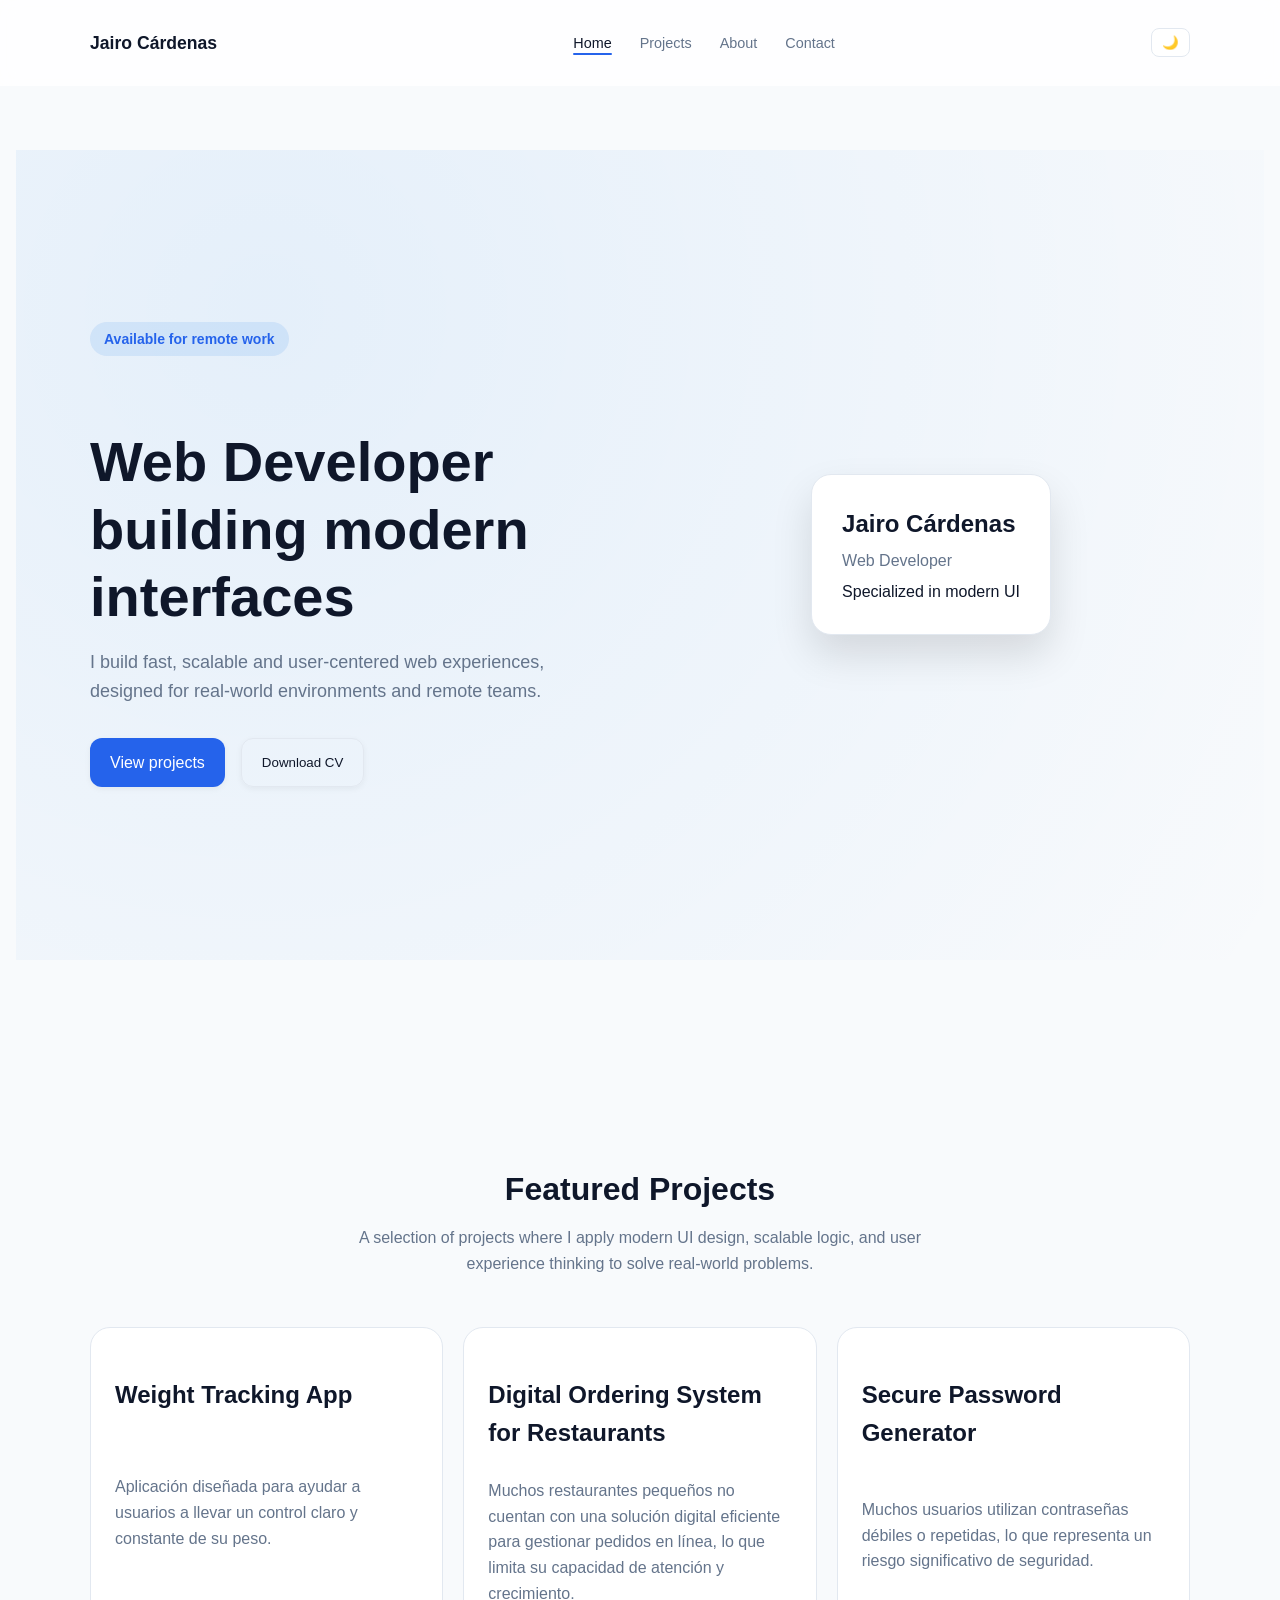
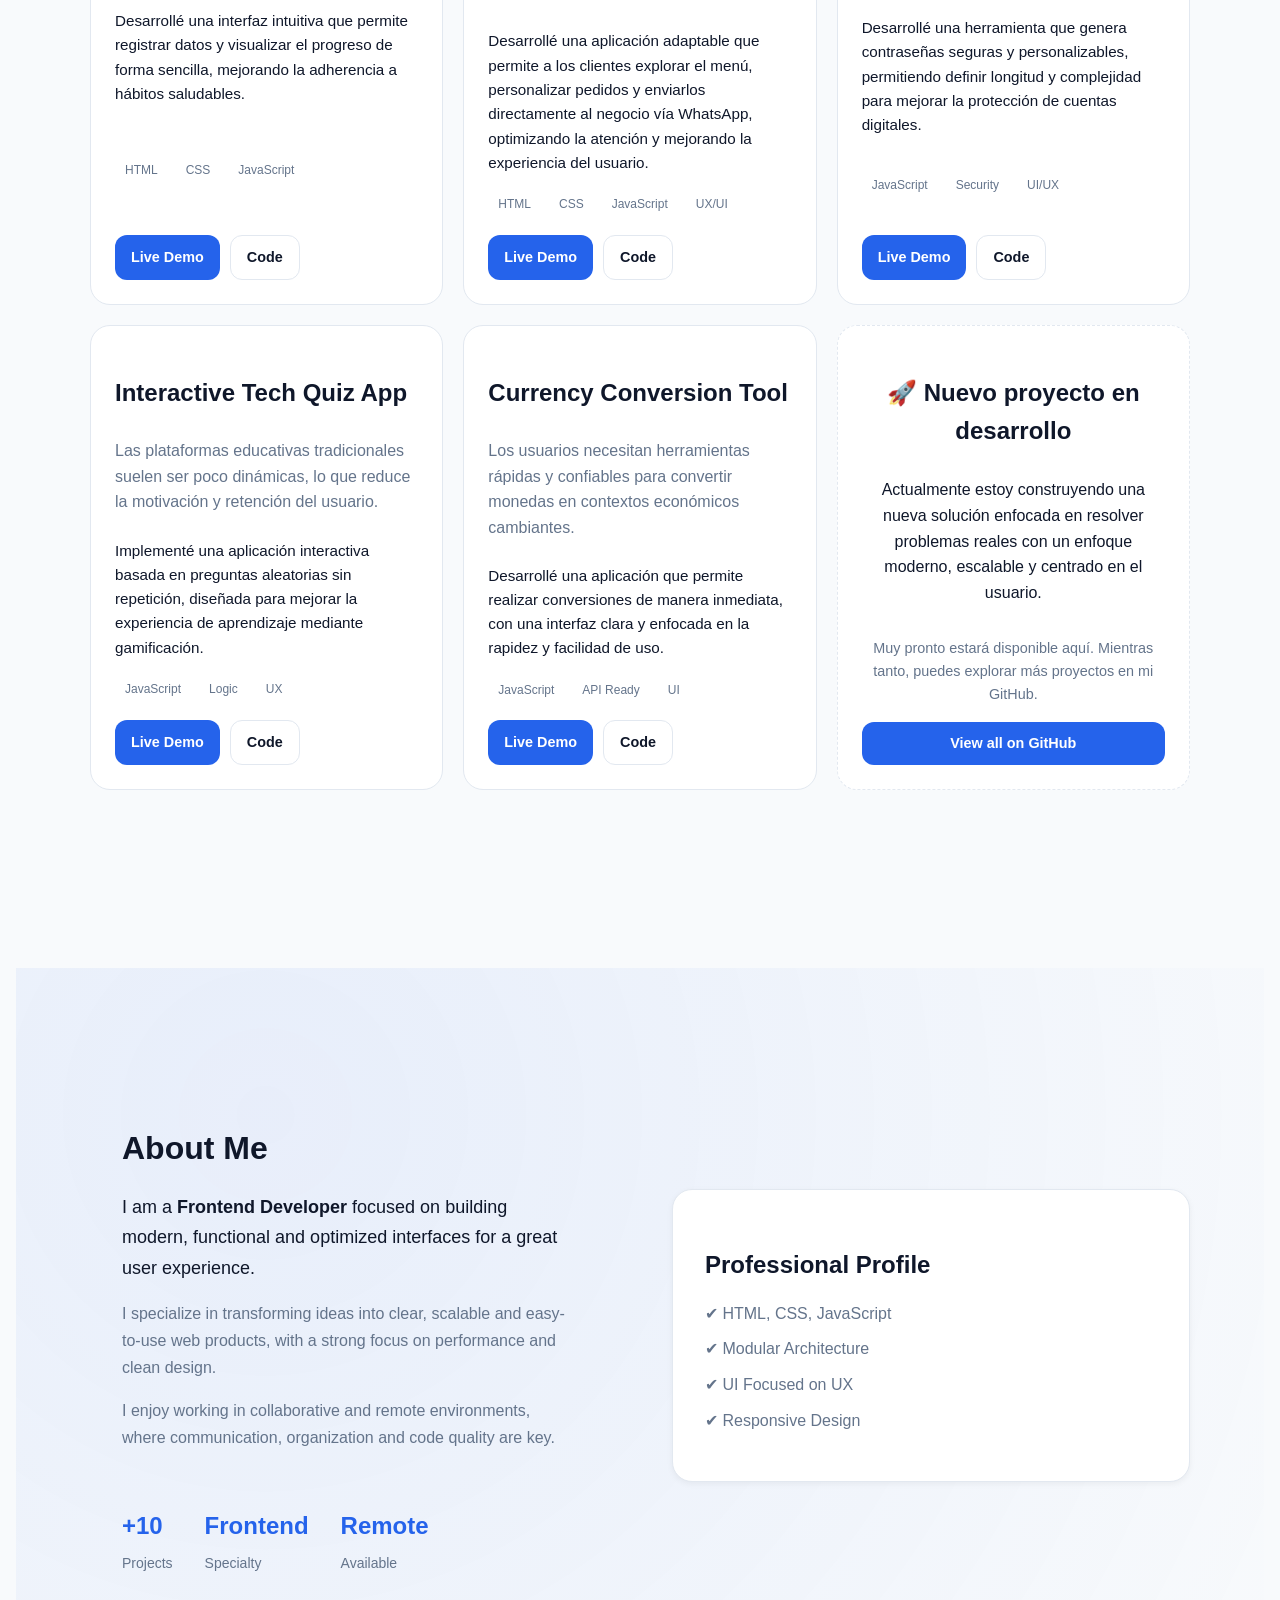
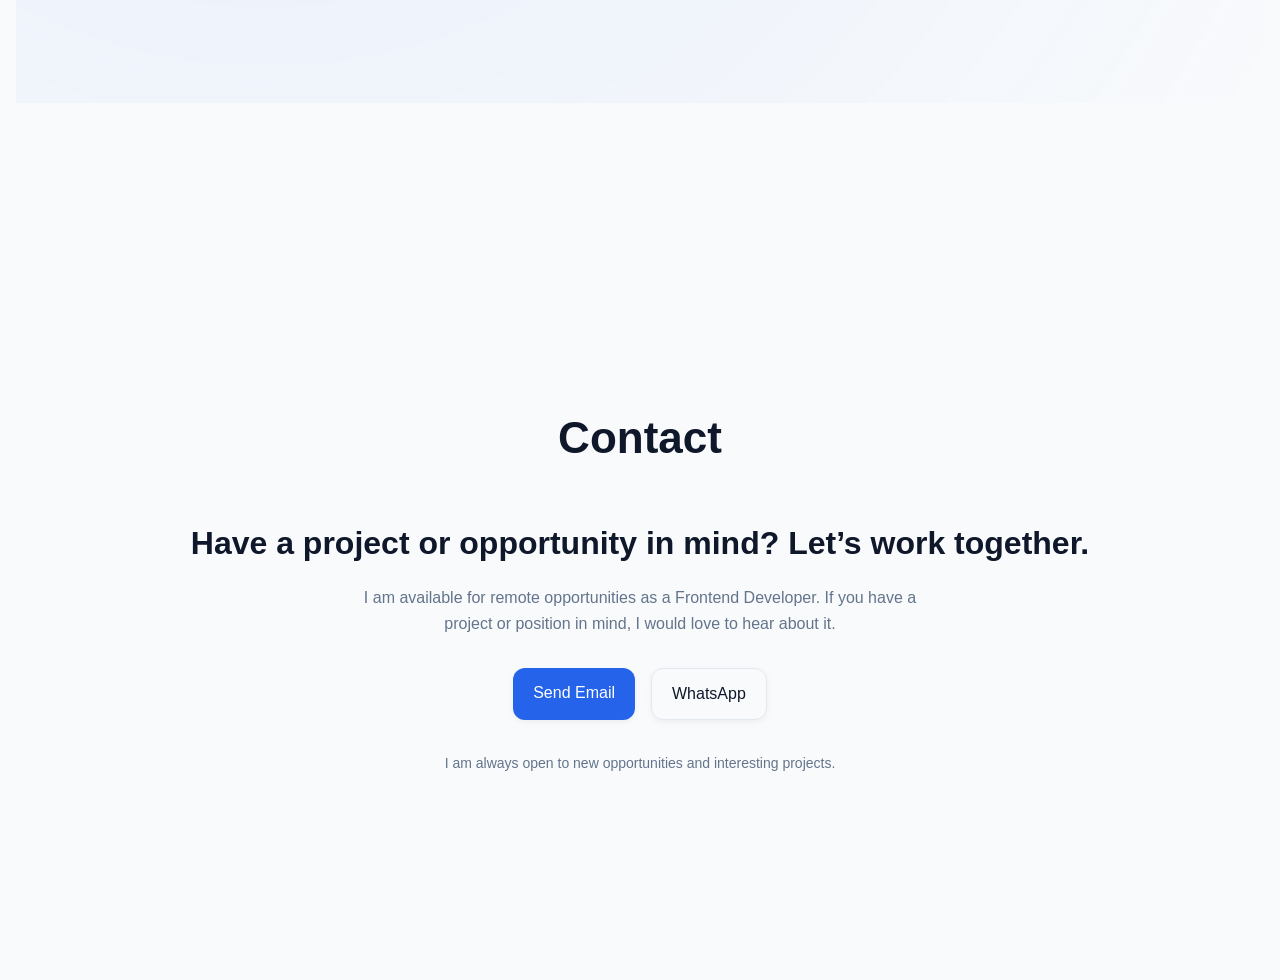
==== index.html @ 6ea7a4da "Initial portfolio release - optimized for remote job applications" ====
<!DOCTYPE html>
<html lang="es">
<head>
    <meta charset="UTF-8">
    <meta name="viewport" content="width=device-width, initial-scale=1.0">
    <title>Jairo Cárdenas | Full-Stack Developer</title>

    <link rel="stylesheet" href="assets/css/variables.css">
    <link rel="stylesheet" href="assets/css/main.css">
    
    <link rel="stylesheet" href="components/loader/loader.css">
    <link rel="stylesheet" href="components/navbar/navbar.css">
    <link rel="stylesheet" href="components/hero/hero.css">
    <link rel="stylesheet" href="components/projects/projects.css">
    <link rel="stylesheet" href="components/about/about.css">
    <link rel="stylesheet" href="components/contact/contact.css">
</head>

<body>
    <div id="loader"></div>

    <header id="navbar"></header>

    <main>
        <section id="hero"></section>
        <section id="projects"></section>
        <section id="about"></section>
        <section id="contact"></section>
    </main>

    <footer id="footer"></footer>

    <script src="assets/js/main.js" defer></script>
    <script src="assets/js/loader.js" defer></script>
    <script src="assets/js/animations.js" defer></script> 
    
    <script src="components/navbar/navbar.js" defer></script>
    <script src="components/hero/hero.js" defer></script>
    <!-- <script src="components/projects/projects.js" defer></script> -->
    <!-- <script src="components/about/about.js" defer></script> -->
    <script src="components/contact/contact.js" defer></script>
</body>
</html>
---- assets/css/variables.css ----
:root {
  /* 🎯 Colores */
  --primary: #2563eb;
  --primary-dark: #1d4ed8;

  --background: #f8fafc;
  --surface: #ffffff;

  --text: #0f172a;
  --text-muted: #64748b;

  --border: #e2e8f0;

  /* 🌈 Gradiente sutil */
  --accent-gradient: linear-gradient(135deg, #2563eb 0%, #60a5fa 100%);

  /* 🔤 Tipografía */
  --font-heading: 'Inter', sans-serif;
  --font-body: 'Inter', sans-serif;

  /* 📏 Escala tipográfica */
  --text-xs: 0.75rem;
  --text-sm: 0.875rem;
  --text-base: 1rem;
  --text-lg: 1.125rem;
  --text-xl: 1.5rem;
  --text-2xl: 2rem;
  --text-3xl: 2.75rem;

  /* 🧱 Espaciado */
  --space-sm: 8px;
  --space-md: 16px;
  --space-lg: 32px;
  --space-xl: 64px;
  --space-1xl: 128px;

  /* 🟦 Bordes */
  --radius-sm: 8px;
  --radius-md: 12px;
  --radius-lg: 20px;

  /* 🌑 Sombras */
  --shadow-sm: 0 2px 6px rgba(0,0,0,0.05);
  --shadow-md: 0 8px 20px rgba(0,0,0,0.08);
  --shadow-lg: 0 20px 40px rgba(0,0,0,0.12);
}

/* 🌞 LIGHT (default) */
:root {
  --background: #f8fafc;
  --surface: #ffffff;
  --text: #0f172a;
  --text-muted: #64748b;
  --border: #e2e8f0;
}

/* 🌙 DARK MODE */
[data-theme="dark"] {
  --background: #0f172a;
  --surface: #111827;
  --text: #f1f5f9;
  --text-muted: #94a3b8;
  --border: #1f2937;
}
---- assets/css/main.css ----
body {
  margin: 0;
  font-family: var(--font-body);
  background: var(--background);
  color: var(--text);
  line-height: 1.6;
  transition: background 0.3s ease, color 0.3s ease;
}

html {
  scroll-behavior: smooth;
}

/* 🔤 Jerarquía real */
h1 {
  font-size: var(--text-3xl);
  font-weight: 700;
}

h2 {
  font-size: var(--text-2xl);
  font-weight: 600;
}

h3 {
  font-size: var(--text-xl);
}

/* 📦 Layout consistente */
section {
  padding: var(--space-xl) var(--space-md);
}

.container {
  max-width: 1100px;
  margin: 0 auto;
}

/* 🔘 Botones base */
.button {
  display: inline-block;
  padding: 12px 20px;
  border-radius: var(--radius-md);
  background: var(--primary);
  color: white;
  text-decoration: none;
  font-weight: 500;
  box-shadow: var(--shadow-sm);
  transition: all 0.25s ease;
}

.button:hover {
  transform: translateY(-2px);
  box-shadow: var(--shadow-md);
}

/* Variante secundaria */
.button-outline {
  background: transparent;
  border: 1px solid var(--border);
  color: var(--text);
}
---- components/loader/loader.css ----
#loader {
  position: fixed;
  width: 100%;
  height: 100%;
  background: var(--background);
  display: flex;
  justify-content: center;
  align-items: center;
  z-index: 9999;
}

.spinner {
  border: 6px solid #f3f3f3;
  border-top: 6px solid var(--accent);
  border-radius: 50%;
  width: 60px;
  height: 60px;
  animation: spin 1s linear infinite;
}

@keyframes spin {
  0% { transform: rotate(0deg);}
  100% { transform: rotate(360deg);}
}
---- components/navbar/navbar.css ----
/* NAVBAR BASE */
.navbar {
  position: sticky;
  top: 0;
  background: rgba(255, 255, 255, 0.8);
  backdrop-filter: blur(10px);
  z-index: 1000;
  transition: background 0.3s ease;
}

/* DARK MODE */
[data-theme="dark"] .navbar {
  background: rgba(15, 23, 42, 0.8);
}

/* CONTAINER */
.nav-container {
  display: flex;
  align-items: center;
  justify-content: space-between;
  padding: 14px 20px;
}

/* LOGO */
.logo-name {
  font-size: 1.1rem;
  font-weight: 600;
  color: var(--text);
}

/* LINKS DESKTOP */
.nav-links {
  display: flex;
  list-style: none;
  gap: 28px;
}

.nav-links a {
  text-decoration: none;
  color: var(--text-muted);
  font-size: 0.9rem;
  font-weight: 500;
}

.nav-links a:hover {
  color: var(--text);
}

/* ACTIONS */
.nav-actions {
  display: flex;
  align-items: center;
  gap: 10px;
}

/* THEME BUTTON */
.theme-toggle {
  border: 1px solid var(--border);
  background: var(--surface);
  color: var(--text);
  padding: 6px 10px;
  border-radius: var(--radius-sm);
  cursor: pointer;
}

/* MENU TOGGLE */
.menu-toggle {
  display: none;
  font-size: 22px;
  cursor: pointer;
  padding: 6px 10px;
  border-radius: var(--radius-sm);
}

.menu-toggle:hover {
  background: var(--secondary-bg);
}

/* 📱 MOBILE */
@media (max-width: 768px) {

  .menu-toggle {
    display: block;
  }

  /* 🔥 OCULTAR NAV LINKS */
  .nav-links {
    position: absolute;
    top: 70px;
    right: 20px;

    display: none;
    flex-direction: column;

    width: 220px;
    padding: 10px 0;

    background: var(--surface);
    border: 1px solid var(--border);
    border-radius: var(--radius-md);
    box-shadow: var(--shadow-md);
  }

  .nav-links.active {
    display: flex;
  }

  .nav-links li {
    padding: 10px 20px;
  }

  .nav-links a {
    color: var(--text);
  }

}

.nav-overlay {
  position: fixed;
  inset: 0;
  background: rgba(0,0,0,0.3);
  backdrop-filter: blur(4px);
  opacity: 0;
  pointer-events: none;
  transition: opacity 0.3s ease;
  z-index: 900;
}

.nav-overlay.active {
  opacity: 1;
  pointer-events: all;
}

@media (max-width: 768px) {

  .nav-links {
    position: fixed;
    top: 0;
    right: 0;

    /* height: 100vh; */
    width: 130px;

    background: var(--surface);
    border-left: 1px solid var(--border);
    box-shadow: var(--shadow-lg);

    display: flex;
    flex-direction: column;
    padding-top: 80px;

    transform: translateX(100%);
    transition: transform 0.3s ease;

    z-index: 1000;
  }

  .nav-links.active {
    transform: translateX(0);
  }

  .nav-links li {
    padding: 15px 25px;
  }

}

/* =========================
   🔥 ACTIVE LINK (SCROLL SPY)
========================= */
.nav-link.active {
  color: var(--text);
  position: relative;
}

.nav-link.active::after {
  content: "";
  position: absolute;
  left: 0;
  bottom: -4px;

  width: 100%;
  height: 2px;

  background: var(--primary);
  border-radius: 2px;
}
---- components/hero/hero.css ----
/* =========================
   🟦 BADGE
========================= */
.badge {
  display: inline-block;
  padding: 6px 14px;
  background: rgba(0, 113, 227, 0.1);
  color: var(--primary);
  border-radius: 999px;
  font-size: var(--text-sm);
  font-weight: 600;
  margin-bottom: var(--space-md);
}

/* =========================
   🟦 HERO SECTION
========================= */
.hero {
  min-height: 90vh;
  display: flex;
  align-items: center;

  background:
    radial-gradient(circle at 20% 20%, rgba(0, 113, 227, 0.08), transparent),
    var(--background);

  padding: var(--space-xxl) var(--space-lg);
}

.hero-grid {
  display: grid;
  grid-template-columns: 1fr 1fr;
  gap: var(--space-xl);
  align-items: center;
}

/* =========================
   🟦 HERO CONTENT
========================= */
.hero-content h1 {
  font-size: clamp(2.5rem, 5vw, 3.5rem);
  font-weight: 700;
  line-height: 1.2;
  margin-bottom: var(--space-md);
  color: var(--text);
}

.hero-content p {
  font-size: var(--text-lg);
  color: var(--text-muted);
  max-width: 500px;
  margin-bottom: var(--space-lg);
}

/* =========================
   🟦 BUTTONS
========================= */
.buttons {
  display: flex;
  gap: var(--space-md);
  flex-wrap: wrap;
}

/* =========================
   🟦 HERO VISUAL
========================= */
.hero-visual {
  display: flex;
  justify-content: center;
}

/* =========================
   🟦 HERO CARD (PRO)
========================= */
.hero-card {
  background: var(--surface);
  padding: 30px;
  border-radius: var(--radius-lg);

  border: 1px solid var(--border);
  box-shadow: var(--shadow-lg);

  text-align: left;
  max-width: 300px;

  transition: transform 0.3s ease, box-shadow 0.3s ease;
}

.hero-card:hover {
  transform: translateY(-5px);
  box-shadow: var(--shadow-xl);
}

.hero-card h3 {
  margin: 0;
  font-size: var(--text-xl);
  color: var(--text);
}

.hero-card p {
  color: var(--text-muted);
  margin: 5px 0;
}

/* =========================
   📱 RESPONSIVE
========================= */
@media (max-width: 768px) {
  .hero-grid {
    grid-template-columns: 1fr;
    text-align: center;
  }

  .hero-content p {
    margin: 0 auto var(--space-lg);
  }

  .hero-visual {
    margin-top: var(--space-lg);
  }

  .buttons {
    justify-content: center;
  }
}

/* =========================
   🟪 MODAL BASE
========================= */
.cv-modal {
  position: fixed;
  inset: 0;
  z-index: 1000;
  display: none;
  align-items: center;
  justify-content: center;
}

.cv-modal.active {
  display: flex;
}

/* =========================
   🌫️ OVERLAY
========================= */
.modal-overlay {
  position: fixed;
  inset: 0;
  background: rgba(0, 0, 0, 0.4);
  backdrop-filter: blur(6px);
  z-index: 999;
  display: none;
}

.modal-overlay.active {
  display: block;
}

/* =========================
   📦 MODAL CONTENT
========================= */
.cv-modal-content {
  background: var(--surface);
  color: var(--text);

  width: 100%;
  max-width: 380px;
  border-radius: 24px;
  padding: 30px;

  position: relative;
  z-index: 1001;

  border: 1px solid var(--border);
  box-shadow: var(--shadow-lg);

  transform: translateY(20px);
  transition: transform 0.3s ease;
}

.cv-modal.active .cv-modal-content {
  transform: translateY(0);
}

/* =========================
   🧾 MODAL HEADER
========================= */
.cv-modal-header {
  display: flex;
  justify-content: space-between;
  align-items: center;
  margin-bottom: 20px;
}

.cv-modal-header h3 {
  color: var(--text);
}

/* =========================
   ❌ CLOSE BUTTON
========================= */
.cv-modal-close {
  background: none;
  border: none;
  font-size: 24px;
  cursor: pointer;
  color: var(--text-muted);
  transition: color 0.2s ease;
}

.cv-modal-close:hover {
  color: var(--text);
}

/* =========================
   🧾 MODAL BODY
========================= */
.cv-modal-body p {
  color: var(--text-muted);
}

/* =========================
   🔘 CV BUTTONS
========================= */
.cv-buttons {
  display: flex;
  flex-direction: column;
  gap: 12px;
}

.cv-btn {
  display: flex;
  align-items: center;
  gap: 12px;

  padding: 15px;
  border-radius: 14px;

  background: var(--background);
  color: var(--text);

  text-decoration: none;
  font-weight: 600;

  border: 1px solid var(--border);

  transition: all 0.2s ease;
}

.cv-btn:hover {
  background: var(--secondary-bg);
  transform: scale(1.02);
}
---- components/projects/projects.css ----
/* =========================
   🟦 SECTION
========================= */
.projects {
  padding: 50px 20px;
}

/* =========================
   🟦 INTRO
========================= */
.projects-intro {
  text-align: center;
  margin-bottom: 50px;
}

.projects-intro h2 {
  font-size: 2rem;
  margin-bottom: 10px;
  color: var(--text);
}

.projects-intro p {
  color: var(--text-muted);
  max-width: 600px;
  margin: auto;
}

/* =========================
   🟦 GRID
========================= */
.projects-grid {
  display: grid;
  grid-template-columns: repeat(auto-fit, minmax(280px, 1fr));
  gap: 20px;
}

/* =========================
   🟦 CARD
========================= */
.project-card {
  background: var(--surface);
  border: 1px solid var(--border);
  border-radius: var(--radius-lg);
  padding: 24px;

  display: flex;
  flex-direction: column;
  justify-content: space-between;

  transition: all 0.3s ease;
}

.project-card:hover {
  transform: translateY(-6px);
  box-shadow: var(--shadow-lg);
}

/* =========================
   🟦 TEXT
========================= */
.project-card h3 {
  margin-bottom: 10px;
  color: var(--text);
}

.project-problem {
  color: var(--text-muted);
  margin-bottom: 8px;
}

.project-solution {
  color: var(--text);
  font-size: 0.95rem;
  margin-bottom: 15px;
}

/* =========================
   🟦 TECH TAGS
========================= */
.project-tech {
  display: flex;
  flex-wrap: wrap;
  gap: 8px;
  margin-bottom: 15px;
}

.project-tech span {
  background: var(--secondary-bg);
  padding: 5px 10px;
  border-radius: 8px;
  font-size: 0.75rem;
  color: var(--text-muted);
}

/* =========================
   🟦 LINKS
========================= */
.project-links {
  display: flex;
  gap: 10px;
}

.project-links a {
  gap: 6px;
}

/* =========================
   🚧 COMING SOON
========================= */
.coming-soon {
  border: 1px dashed var(--border);
  text-align: center;
}

.coming-soon h3 {
  margin-bottom: 10px;
}

.coming-note {
  font-size: 0.9rem;
  color: var(--text-muted);
  margin-bottom: 15px;
}

/* =========================
   🔵 PRIMARY BUTTON (DEMO)
========================= */
.btn-primary {
  display: inline-flex;
  align-items: center;
  justify-content: center;

  padding: 10px 16px;
  border-radius: var(--radius-md);

  background: var(--primary);
  color: #fff;

  font-size: 0.9rem;
  font-weight: 600;
  text-decoration: none;

  border: none;
  cursor: pointer;

  transition: all 0.25s ease;
}

.btn-primary:hover {
  background: var(--primary-dark);
  transform: translateY(-2px);
  box-shadow: var(--shadow-md);
}

/* =========================
   ⚪ SECONDARY BUTTON (CODE)
========================= */
.btn-secondary {
  display: inline-flex;
  align-items: center;
  justify-content: center;

  padding: 10px 16px;
  border-radius: var(--radius-md);

  background: transparent;
  color: var(--text);

  font-size: 0.9rem;
  font-weight: 600;
  text-decoration: none;

  border: 1px solid var(--border);
  cursor: pointer;

  transition: all 0.25s ease;
}

.btn-secondary:hover {
  background: var(--secondary-bg);
  transform: translateY(-2px);
  box-shadow: var(--shadow-sm);
}


/* =========================
   📱 RESPONSIVE
========================= */
@media (max-width: 768px) {
  .projects {
    padding: 80px 20px;
  }

  .project-links{
    justify-content: center;
  }

  .project-links a{
    width: 100%;
  }
}
---- components/about/about.css ----
.about {
  padding: var(--space-xl) 0;
  /* background: var(--background); */
  background:
    radial-gradient(circle at 20% 20%, rgba(37, 99, 235, 0.08), transparent),
    var(--background);
}

.about-grid {
  display: grid;
  grid-template-columns: 1fr 1fr;
  gap: var(--space-xl);
  align-items: center;
  padding: var(--space-lg) 0;
}

/* 🧠 TEXTO */
.about-content{
  padding: var(--space-lg);
}

.about-content h2 {
  font-size: var(--text-2xl);
  margin-bottom: var(--space-md);
}

.about-content .lead {
  font-size: var(--text-lg);
  color: var(--text);
  font-weight: 500;
  margin-bottom: var(--space-md);
} 

.about-content p {
  color: var(--text-muted);
  margin-bottom: var(--space-md);
  line-height: 1.7;
}

/* 📊 STATS */
.about-stats {
  display: flex;
  gap: var(--space-lg);
  margin-top: var(--space-lg);
  flex-wrap: wrap;
}

.stat {
  text-align: left;
}

.stat h3 {
  font-size: var(--text-xl);
  color: var(--primary);
  margin-bottom: 4px;
}

.stat span {
  font-size: var(--text-sm);
  color: var(--text-muted);
}

/* 🎨 VISUAL */
.about-card {
  background: var(--surface);
  padding: var(--space-lg);
  border-radius: var(--radius-lg);
  border: 1px solid var(--border);
  box-shadow: var(--shadow-sm);
}

.about-card h3 {
  margin-bottom: var(--space-md);
}

.about-card ul {
  list-style: none;
  padding: 0;
}

.about-card li {
  margin-bottom: 10px;
  color: var(--text-muted);
}

/* 📱 RESPONSIVE */
@media (max-width: 768px) {
  .about-grid {
    grid-template-columns: 1fr;
  }

  .about-stats {
    justify-content: space-between;
  }
}

.reveal {
  opacity: 0;
  transform: translateY(40px);
  transition: all 0.6s ease;
}

.reveal.active {
  opacity: 1;
  transform: translateY(0);
}
---- components/contact/contact.css ----
.contact {
  padding: var(--space-1xl) 0;
  background: var(--background);
  text-align: center;
}

.contact-content h2 {
  font-size: var(--text-2xl);
  margin-bottom: var(--space-md);
}

.contact-content p {
  color: var(--text-muted);
  max-width: 600px;
  margin: 0 auto var(--space-lg);
  line-height: 1.6;
}

/* CTA BUTTONS */
.contact-actions {
  display: flex;
  justify-content: center;
  gap: var(--space-md);
  flex-wrap: wrap;
  margin-bottom: var(--space-lg);
}

/* SOCIAL LINKS */
.social-links {
  display: flex;
  justify-content: center;
  gap: var(--space-lg);
}

.social-links a {
  color: var(--text-muted);
  text-decoration: none;
  font-weight: 500;
  transition: color 0.2s ease;
}

.social-links a:hover {
  color: var(--primary);
}

.closing-line {
  margin-top: var(--space-lg);
  font-size: var(--text-sm);
  color: var(--text-muted);
}

.reveal {
  opacity: 0;
  transform: translateY(40px);
  transition: all 0.6s ease;
}

.reveal.active {
  opacity: 1;
  transform: translateY(0);
}
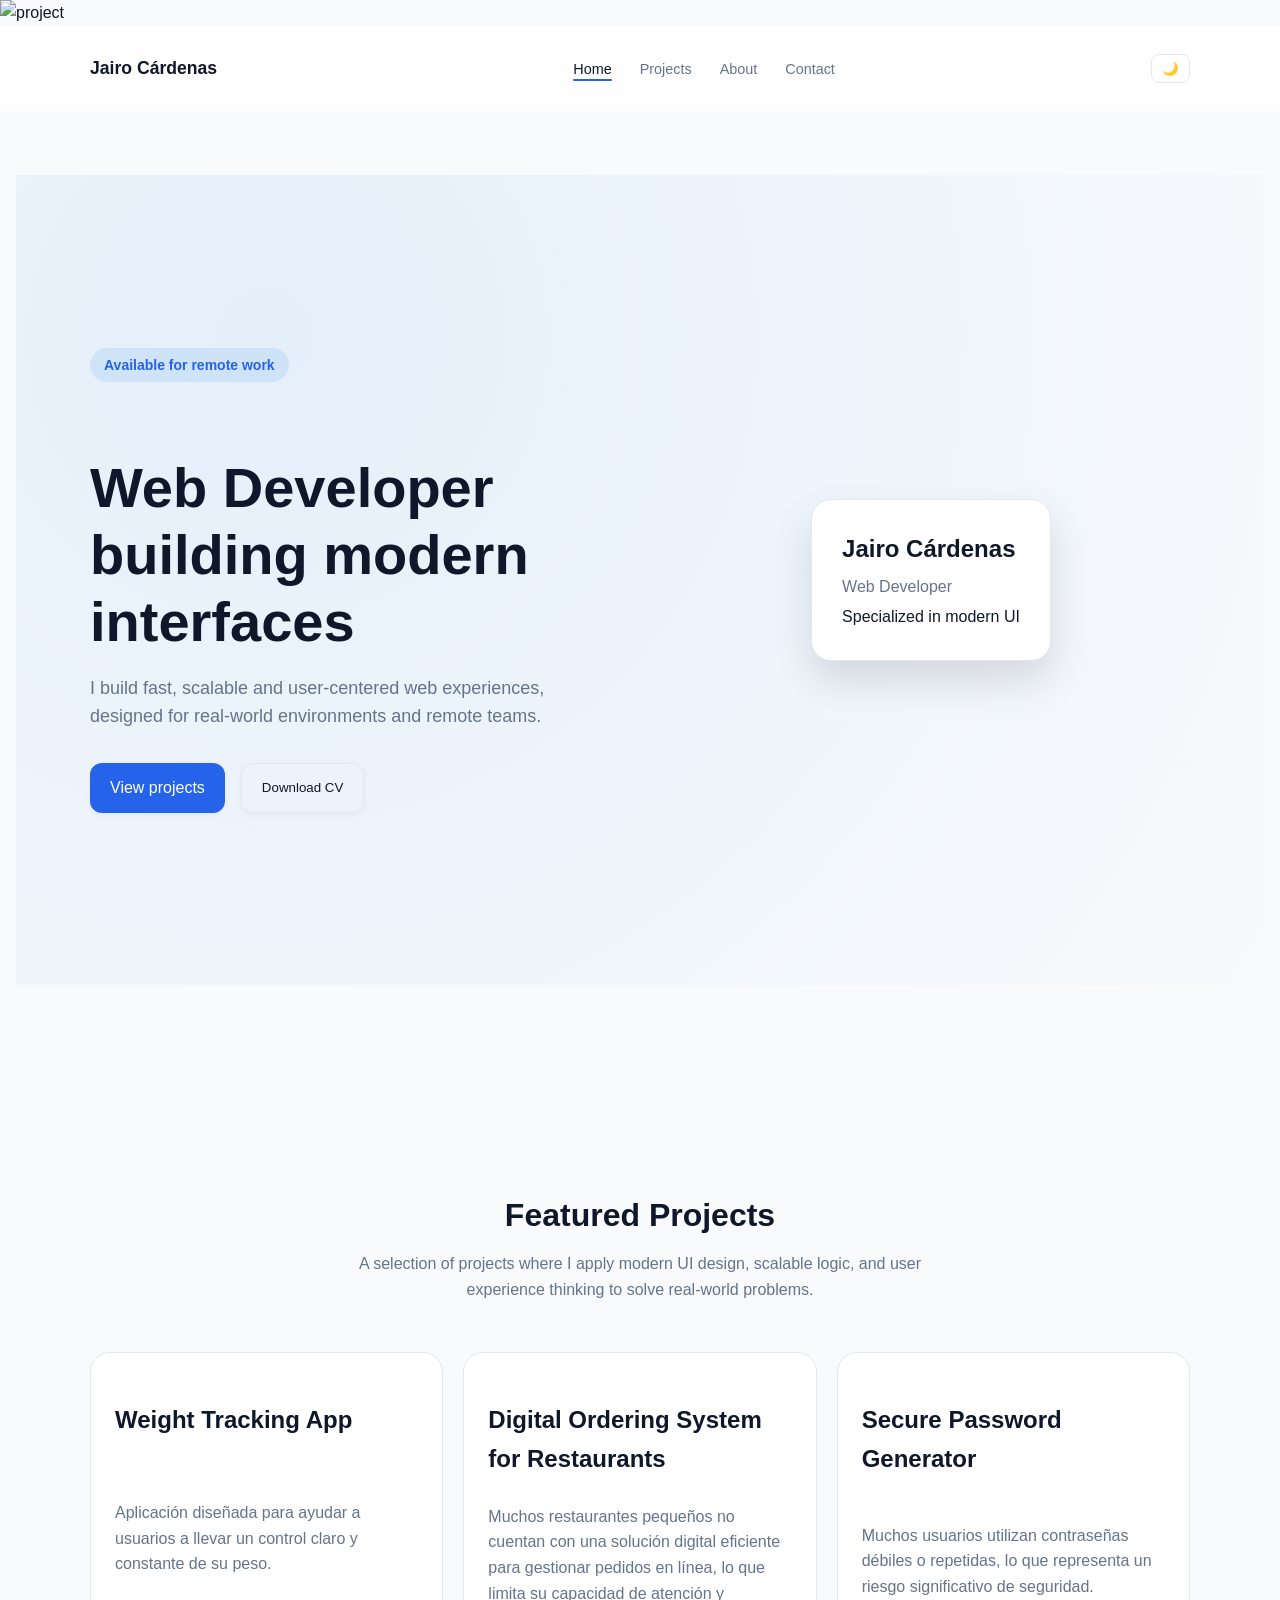
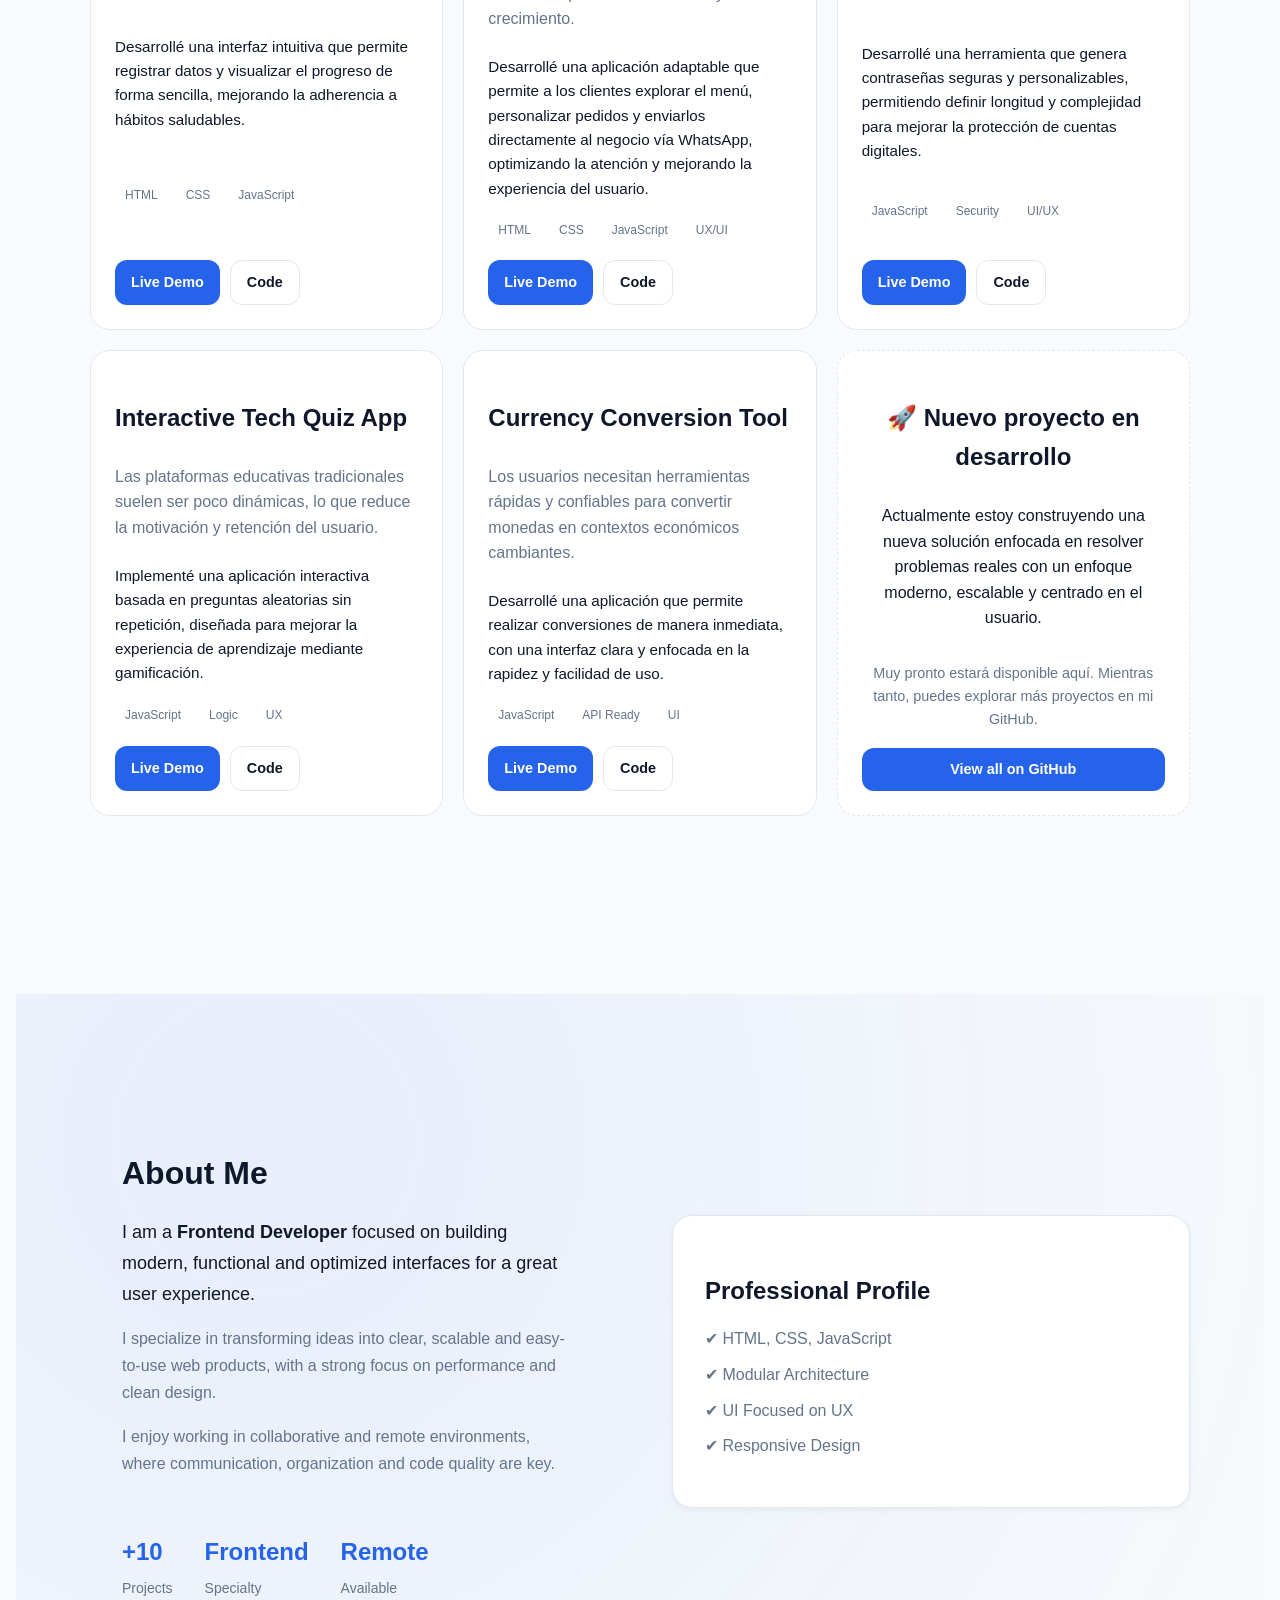
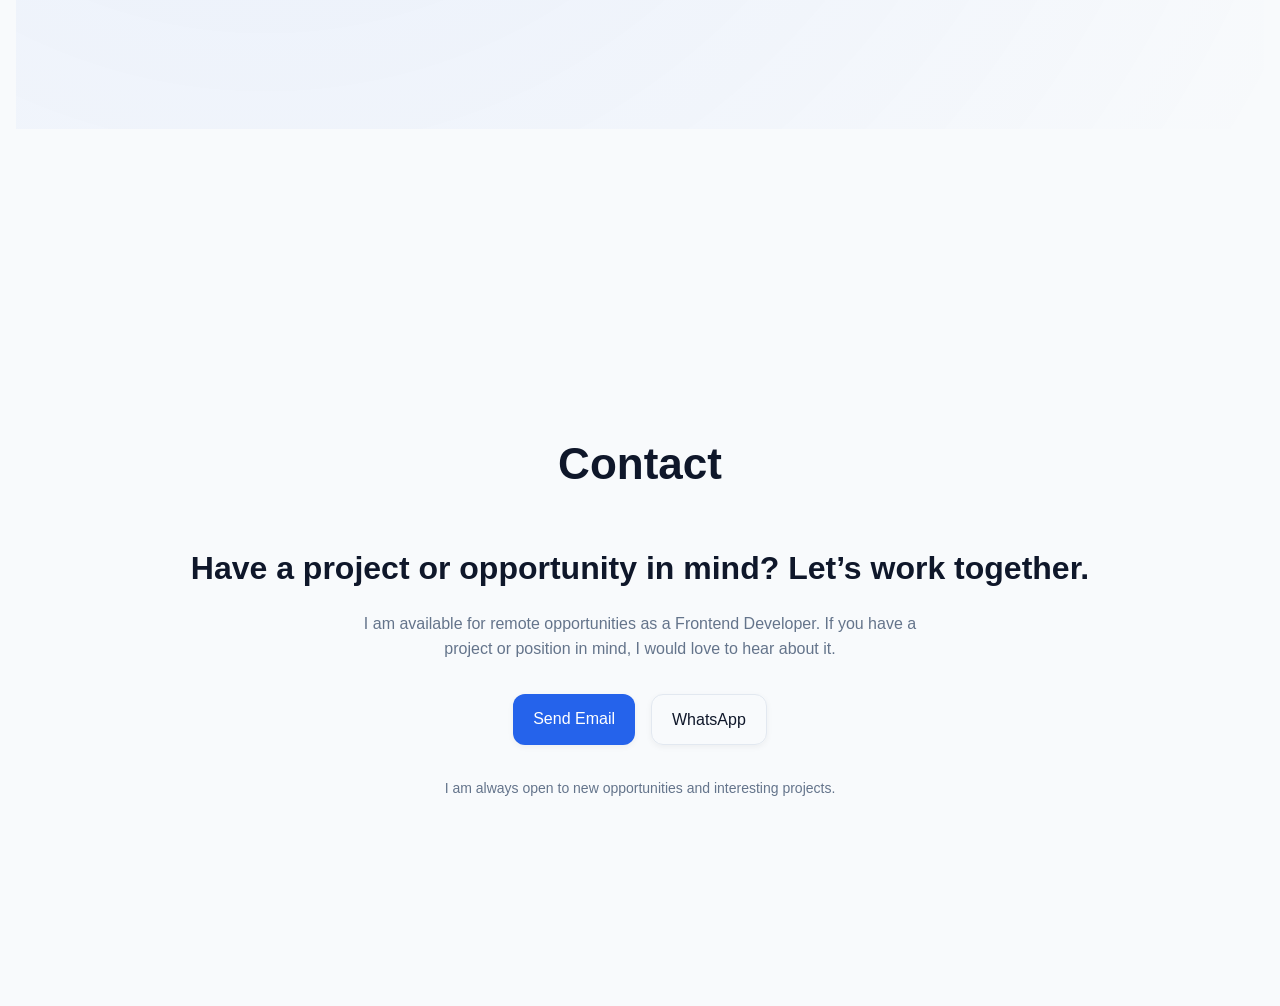
==== commit 2fb30a11: "Agregar CEO la pagina" ====
--- a/index.html
+++ b/index.html
@@ -1,13 +1,23 @@
 <!DOCTYPE html>
 <html lang="es">
+
 <head>
     <meta charset="UTF-8">
     <meta name="viewport" content="width=device-width, initial-scale=1.0">
+    <meta name="description"
+        content="Frontend Developer specializing in modern UI, JavaScript applications, and remote-ready web development.">
+    <meta name="keywords" content="Frontend Developer, JavaScript, Web Developer, Portfolio, Remote Developer">
+    <meta name="author" content="Jairo Cárdenas">
+
+    <meta property="og:title" content="Jairo Cárdenas | Frontend Developer">
+    <meta property="og:description"
+        content="Modern portfolio showcasing real-world frontend projects and UI design skills.">
+    <meta property="og:type" content="website">
     <title>Jairo Cárdenas | Full-Stack Developer</title>
 
     <link rel="stylesheet" href="assets/css/variables.css">
     <link rel="stylesheet" href="assets/css/main.css">
-    
+
     <link rel="stylesheet" href="components/loader/loader.css">
     <link rel="stylesheet" href="components/navbar/navbar.css">
     <link rel="stylesheet" href="components/hero/hero.css">
@@ -17,6 +27,7 @@
 </head>
 
 <body>
+    <img src="project.webp" loading="lazy" alt="project">
     <div id="loader"></div>
 
     <header id="navbar"></header>
@@ -32,12 +43,13 @@
 
     <script src="assets/js/main.js" defer></script>
     <script src="assets/js/loader.js" defer></script>
-    <script src="assets/js/animations.js" defer></script> 
-    
+    <script src="assets/js/animations.js" defer></script>
+
     <script src="components/navbar/navbar.js" defer></script>
     <script src="components/hero/hero.js" defer></script>
     <!-- <script src="components/projects/projects.js" defer></script> -->
     <!-- <script src="components/about/about.js" defer></script> -->
     <script src="components/contact/contact.js" defer></script>
 </body>
-</html>      +
+</html>
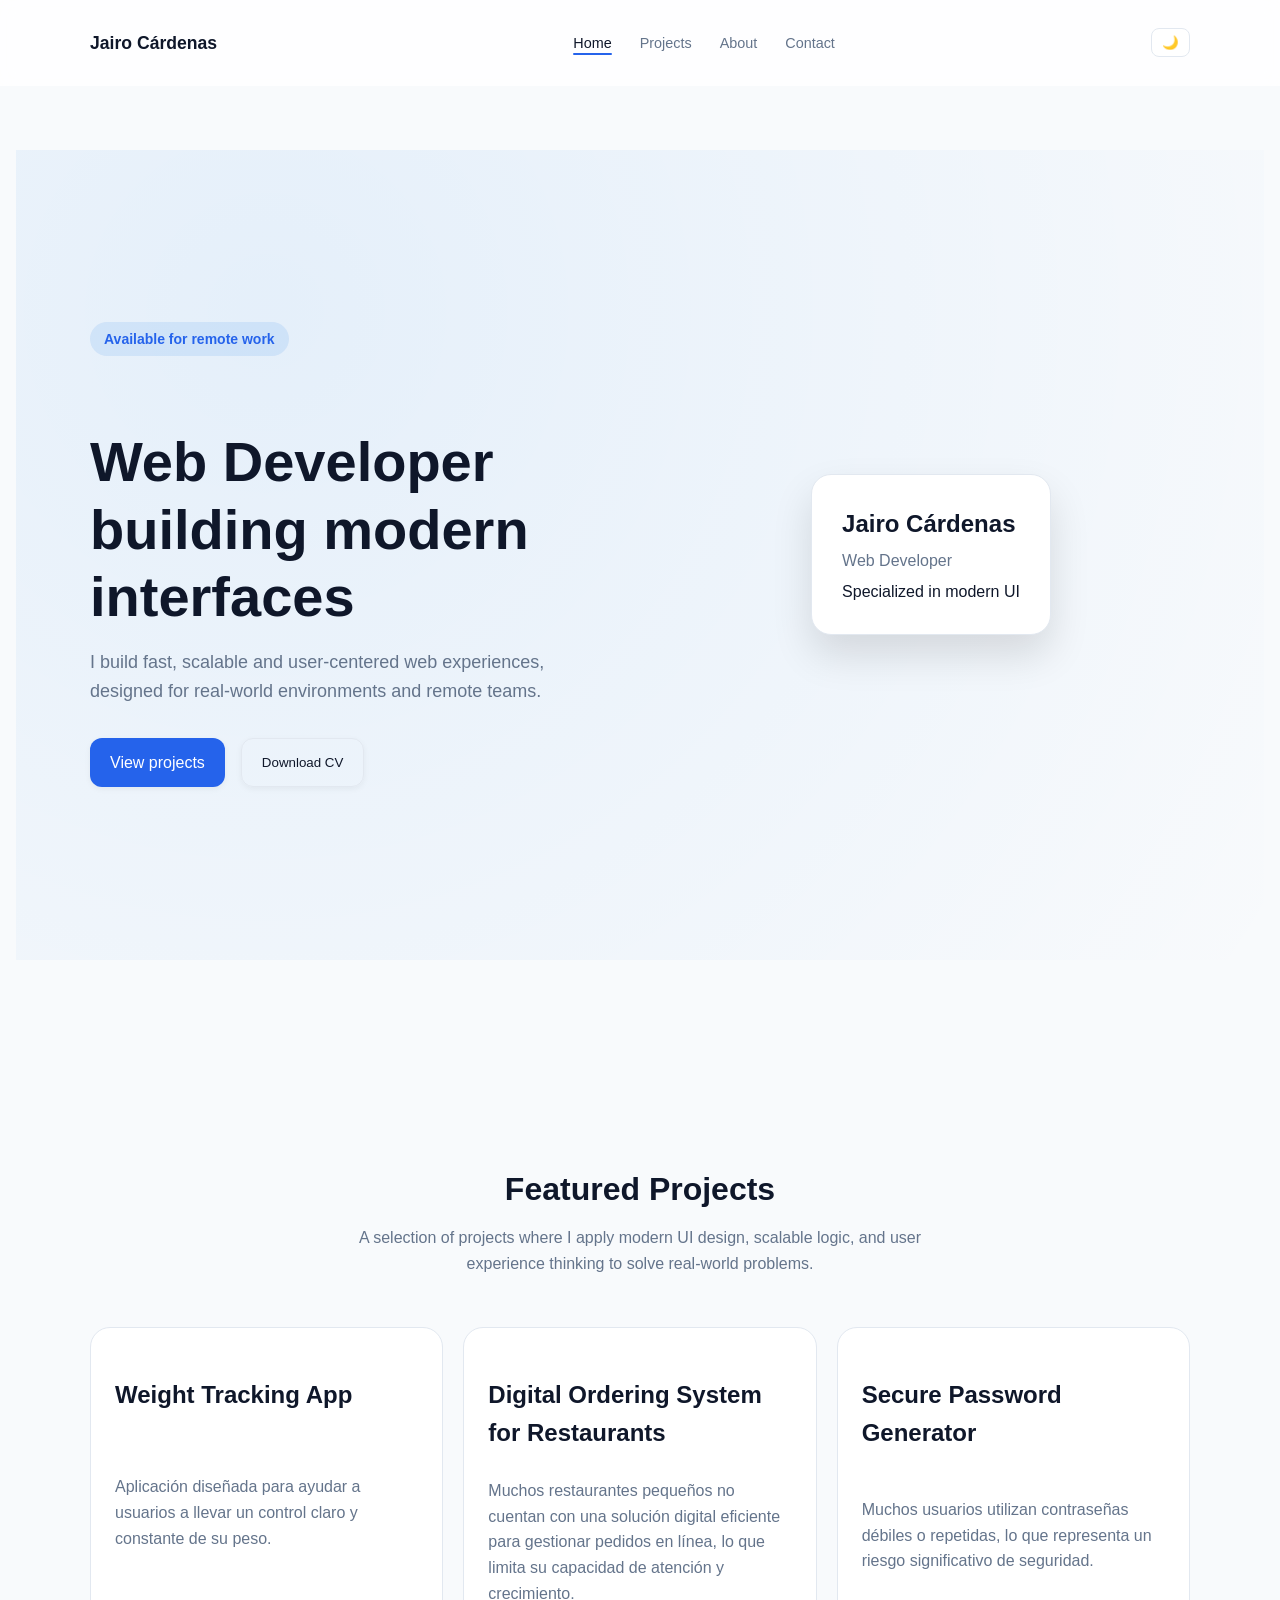
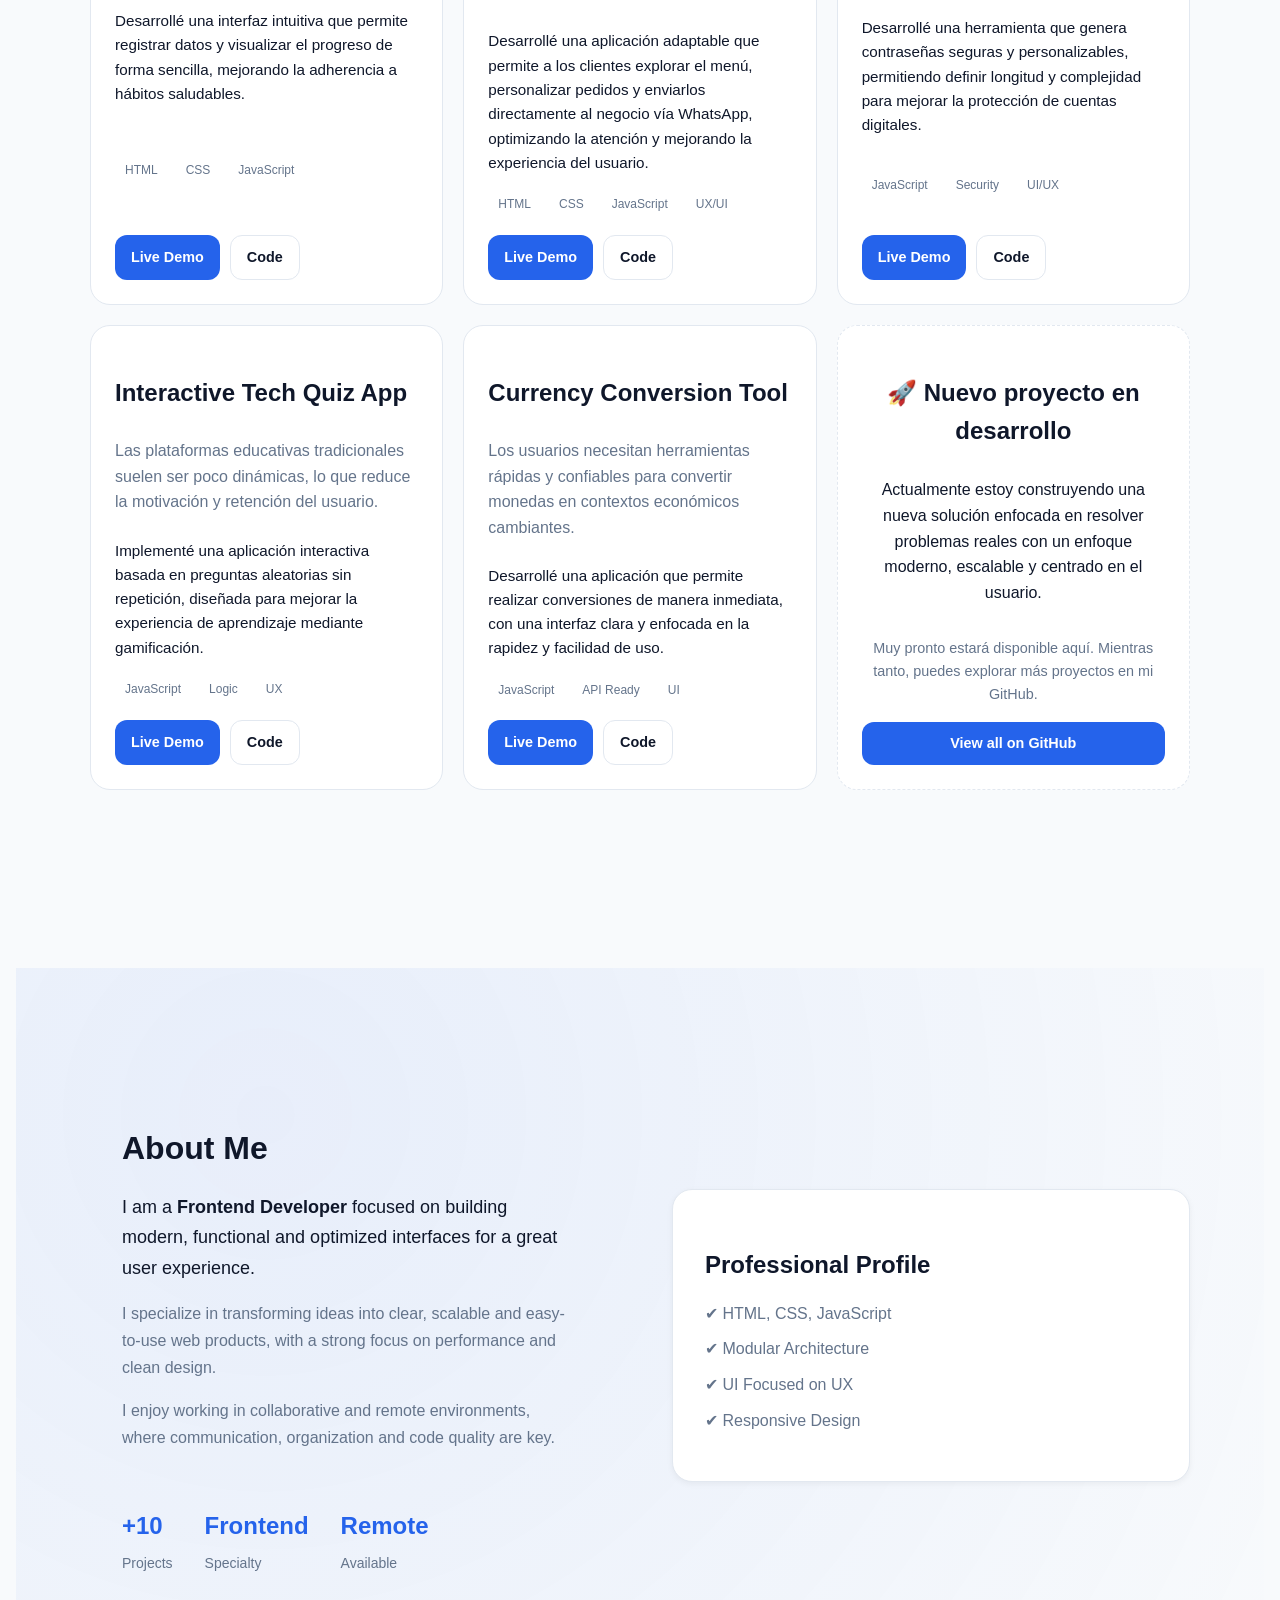
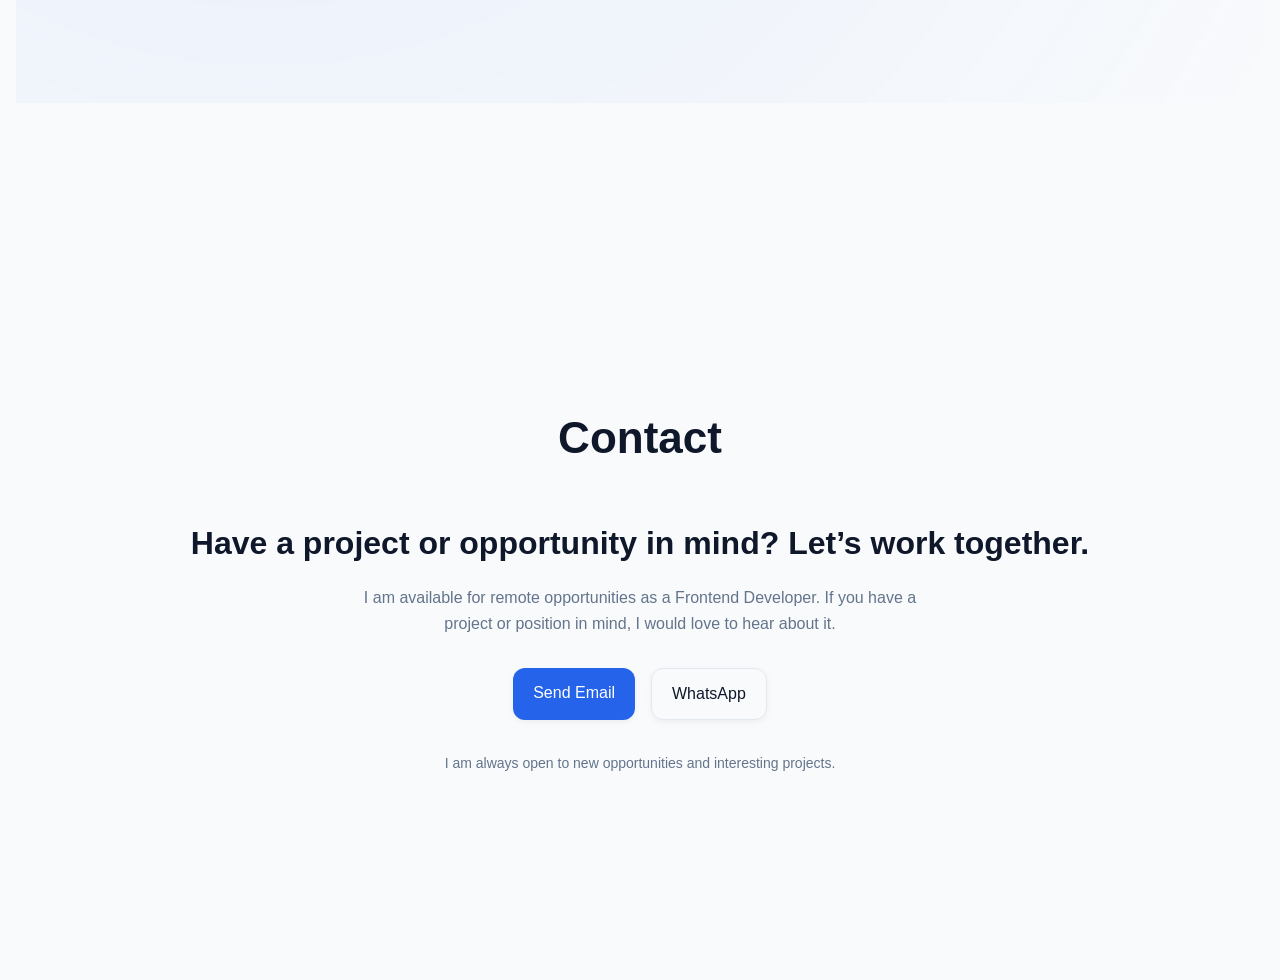
==== commit ce1adef2: "Eliminar imgaen del project no actualizada" ====
--- a/index.html
+++ b/index.html
@@ -27,7 +27,7 @@
 </head>
 
 <body>
-    <img src="project.webp" loading="lazy" alt="project">
+    <!-- <img src="project.webp" loading="lazy" alt="project"> -->
     <div id="loader"></div>
 
     <header id="navbar"></header>
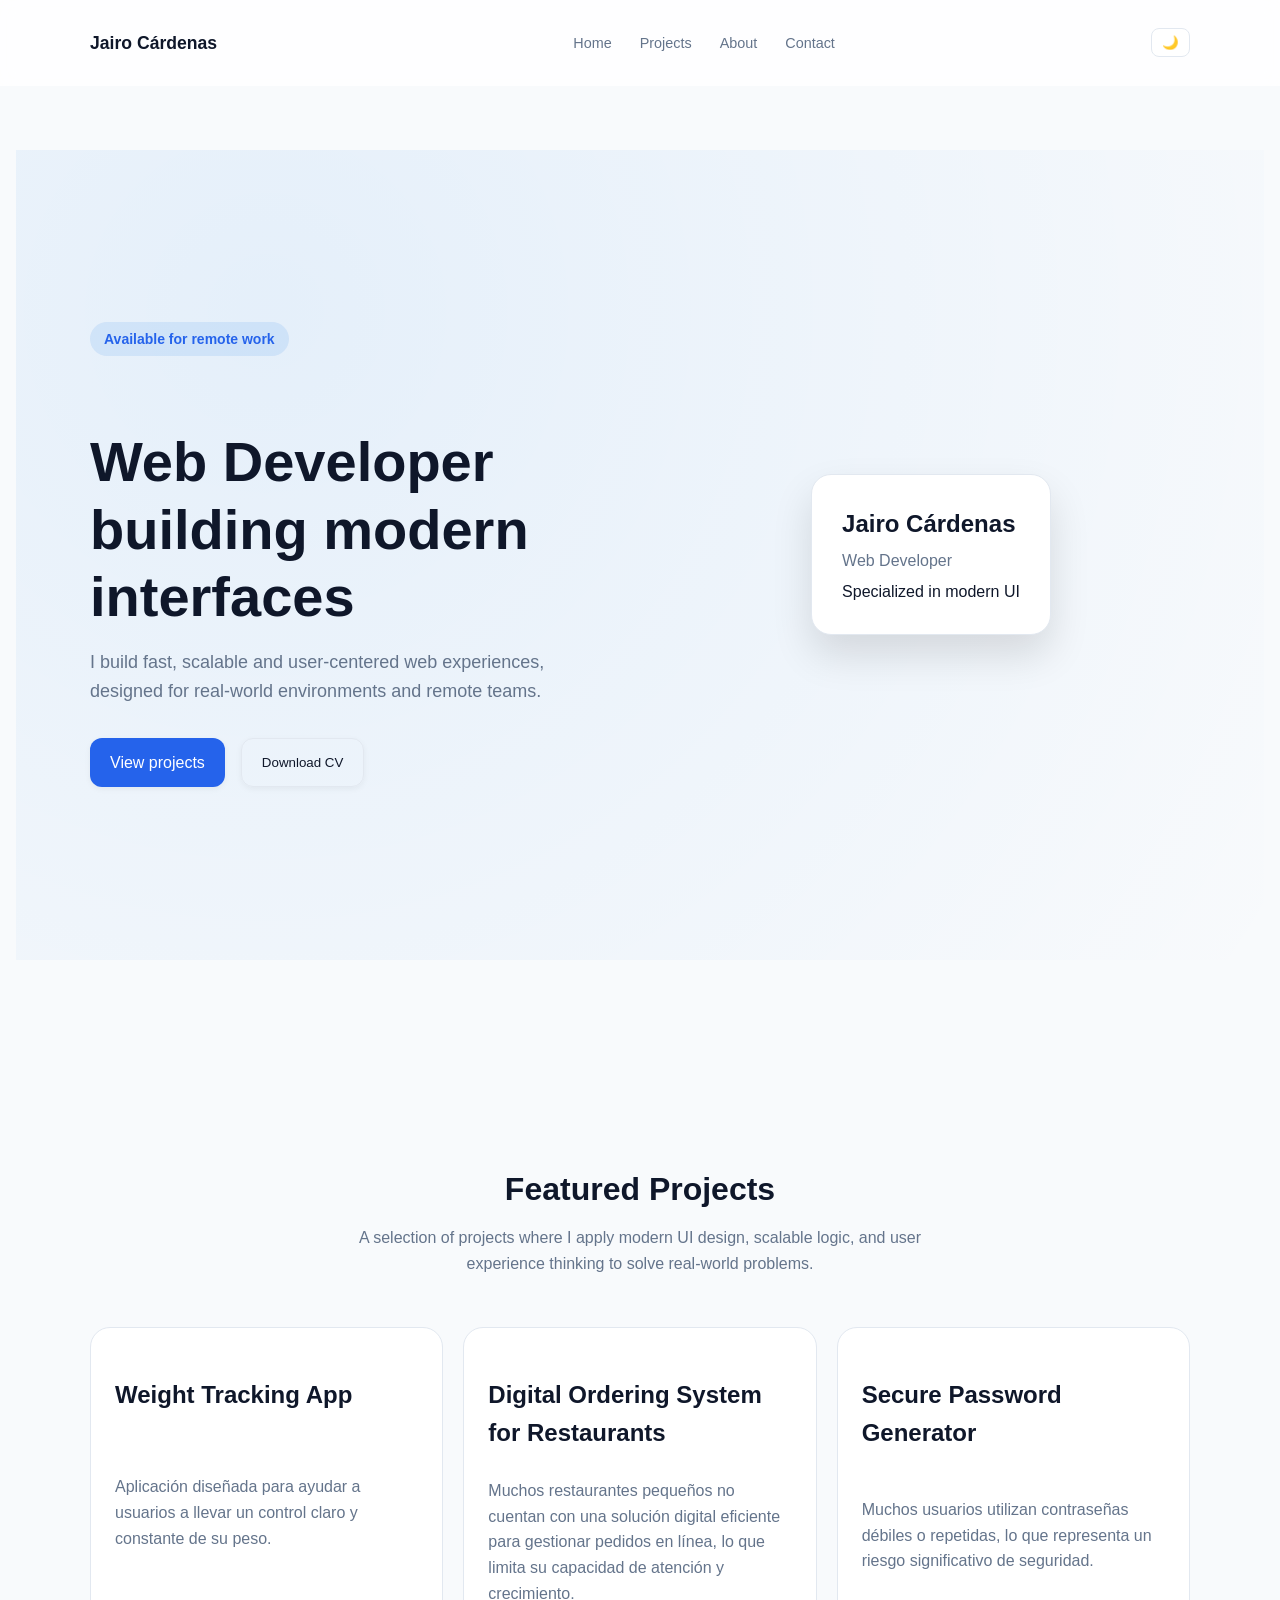
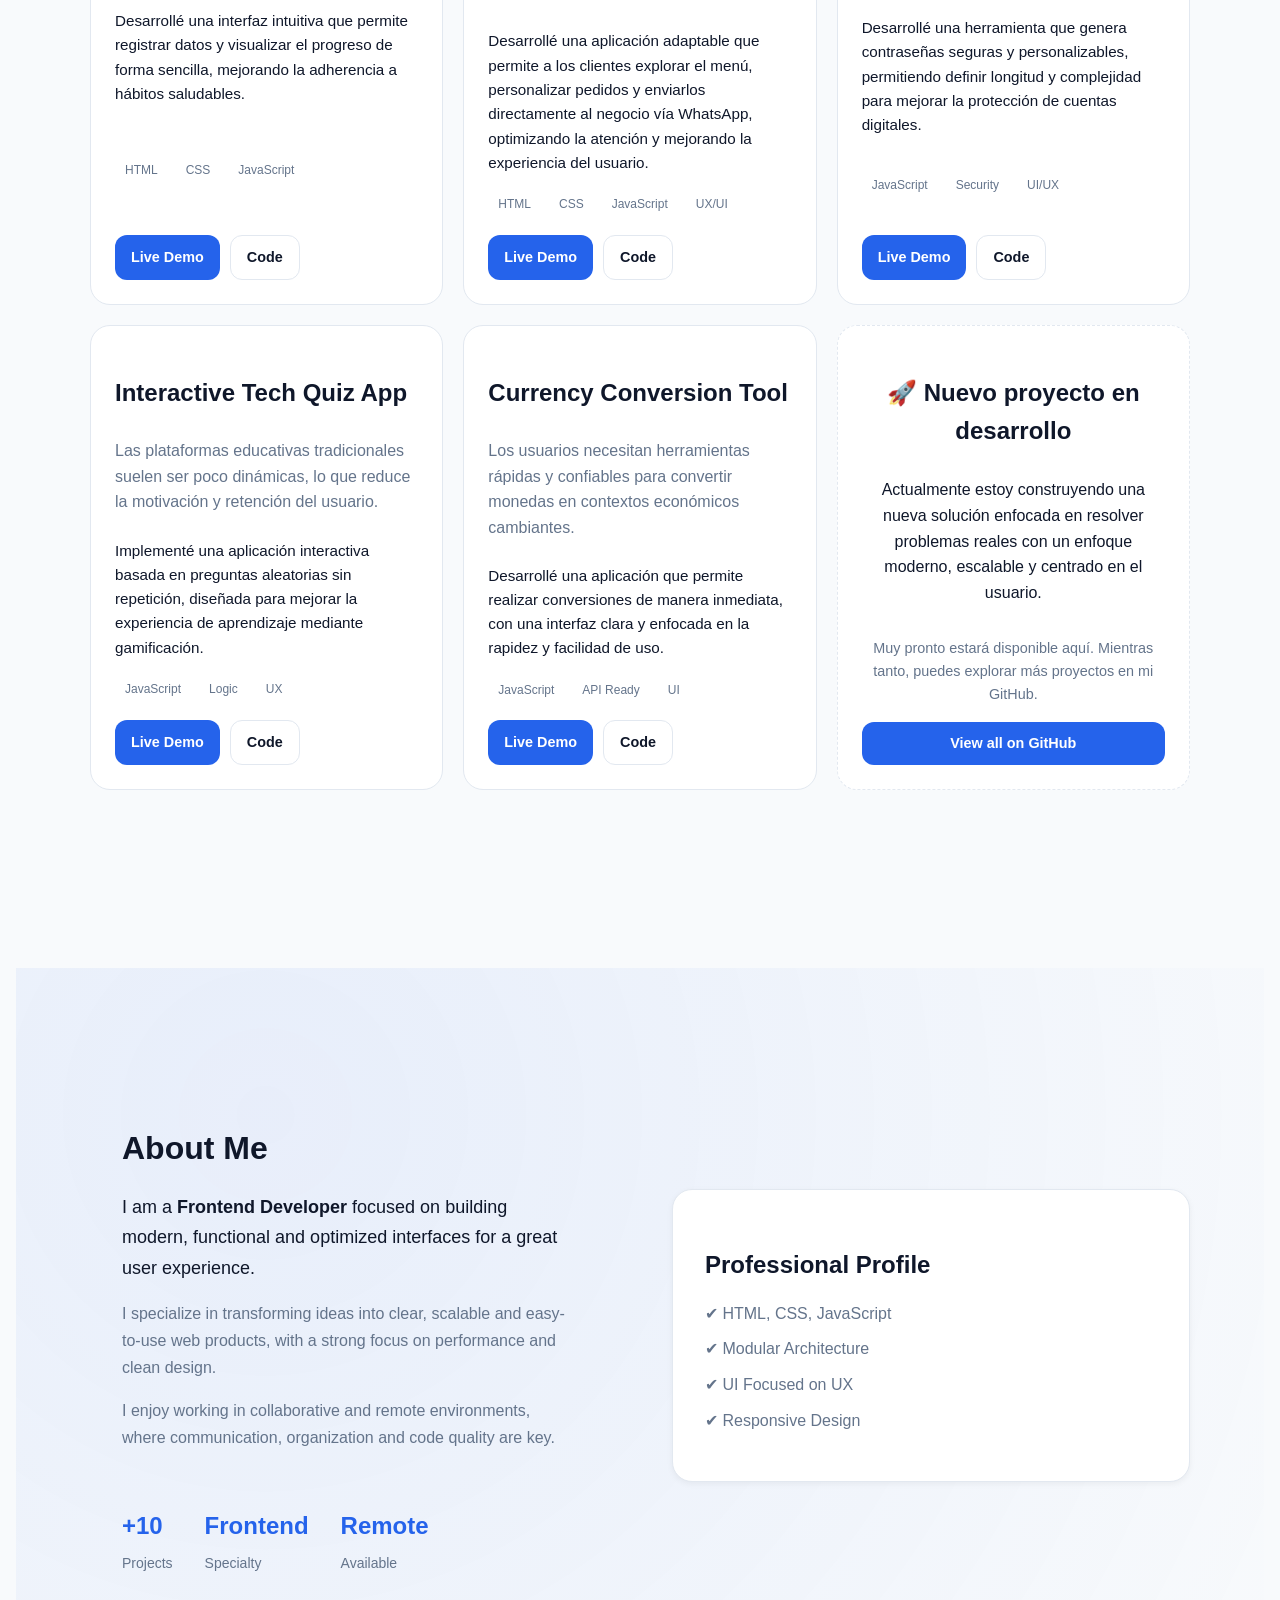
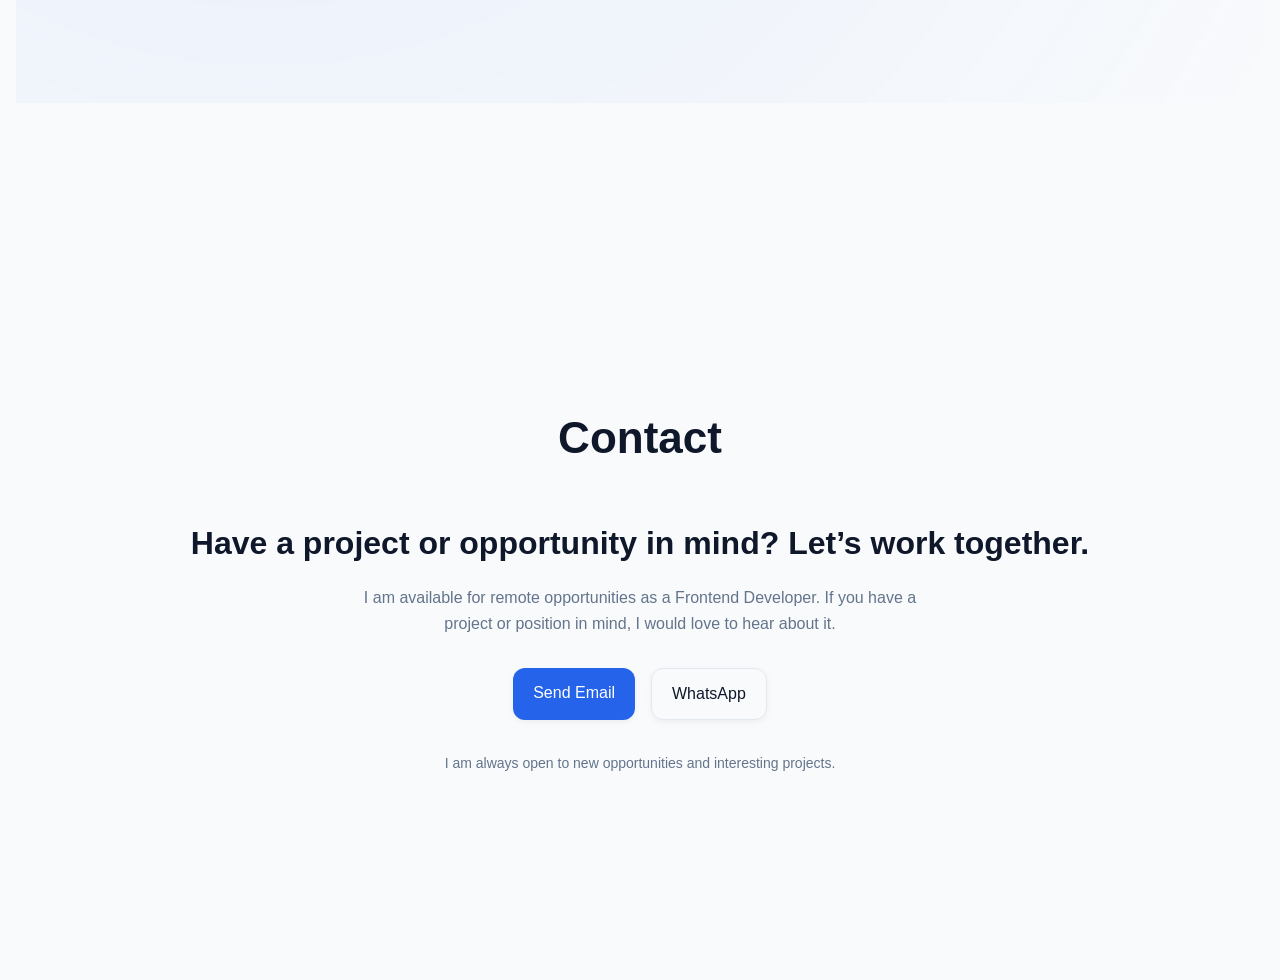
==== commit ce667e5c: "Mejorar el navbar para pantallas moviles" ====
--- a/index.html
+++ b/index.html
@@ -27,7 +27,7 @@
 </head>
 
 <body>
-    <!-- <img src="project.webp" loading="lazy" alt="project"> -->
+    
     <div id="loader"></div>
 
     <header id="navbar"></header>
--- a/components/navbar/navbar.css
+++ b/components/navbar/navbar.css
@@ -1,19 +1,34 @@
-/* NAVBAR BASE */
+/* =========================
+   NAVBAR BASE
+========================= */
 .navbar {
   position: sticky;
   top: 0;
+  width: 100%;
   background: rgba(255, 255, 255, 0.8);
   backdrop-filter: blur(10px);
   z-index: 1000;
-  transition: background 0.3s ease;
-}
-
-/* DARK MODE */
+  transition: all 0.3s ease;
+}
+
+/* 🌙 DARK MODE */
 [data-theme="dark"] .navbar {
   background: rgba(15, 23, 42, 0.8);
 }
 
-/* CONTAINER */
+/* 🔥 SCROLL EFFECT */
+.navbar.scrolled {
+  background: rgba(255, 255, 255, 0.95);
+  box-shadow: var(--shadow-sm);
+}
+
+[data-theme="dark"] .navbar.scrolled {
+  background: rgba(15, 23, 42, 0.95);
+}
+
+/* =========================
+   CONTAINER
+========================= */
 .nav-container {
   display: flex;
   align-items: center;
@@ -21,39 +36,66 @@
   padding: 14px 20px;
 }
 
-/* LOGO */
+/* =========================
+   LOGO
+========================= */
 .logo-name {
   font-size: 1.1rem;
   font-weight: 600;
   color: var(--text);
 }
 
-/* LINKS DESKTOP */
+/* =========================
+   LINKS DESKTOP
+========================= */
 .nav-links {
   display: flex;
   list-style: none;
   gap: 28px;
 }
 
-.nav-links a {
+.nav-link {
+  position: relative;
   text-decoration: none;
   color: var(--text-muted);
   font-size: 0.9rem;
   font-weight: 500;
-}
-
-.nav-links a:hover {
+  transition: color 0.25s ease;
+}
+
+.nav-link:hover {
   color: var(--text);
 }
 
-/* ACTIONS */
+/* 🔥 underline animado */
+.nav-link::after {
+  content: "";
+  position: absolute;
+  left: 0;
+  bottom: -6px;
+  width: 0%;
+  height: 2px;
+  background: var(--primary);
+  transition: width 0.3s ease;
+}
+
+.nav-link:hover::after,
+.nav-link.active::after {
+  width: 100%;
+}
+
+/* =========================
+   ACTIONS
+========================= */
 .nav-actions {
   display: flex;
   align-items: center;
   gap: 10px;
 }
 
-/* THEME BUTTON */
+/* =========================
+   THEME BUTTON
+========================= */
 .theme-toggle {
   border: 1px solid var(--border);
   background: var(--surface);
@@ -61,60 +103,37 @@
   padding: 6px 10px;
   border-radius: var(--radius-sm);
   cursor: pointer;
-}
-
-/* MENU TOGGLE */
+  transition: all 0.2s ease;
+}
+
+.theme-toggle:hover {
+  transform: translateY(-1px);
+  box-shadow: var(--shadow-sm);
+}
+
+/* =========================
+   MENU TOGGLE
+========================= */
 .menu-toggle {
   display: none;
-  font-size: 22px;
+  font-size: 24px;
   cursor: pointer;
   padding: 6px 10px;
   border-radius: var(--radius-sm);
+  transition: all 0.3s ease;
 }
 
 .menu-toggle:hover {
   background: var(--secondary-bg);
 }
 
-/* 📱 MOBILE */
-@media (max-width: 768px) {
-
-  .menu-toggle {
-    display: block;
-  }
-
-  /* 🔥 OCULTAR NAV LINKS */
-  .nav-links {
-    position: absolute;
-    top: 70px;
-    right: 20px;
-
-    display: none;
-    flex-direction: column;
-
-    width: 220px;
-    padding: 10px 0;
-
-    background: var(--surface);
-    border: 1px solid var(--border);
-    border-radius: var(--radius-md);
-    box-shadow: var(--shadow-md);
-  }
-
-  .nav-links.active {
-    display: flex;
-  }
-
-  .nav-links li {
-    padding: 10px 20px;
-  }
-
-  .nav-links a {
-    color: var(--text);
-  }
-
-}
-
+.menu-toggle.active {
+  transform: rotate(180deg);
+}
+
+/* =========================
+   OVERLAY
+========================= */
 .nav-overlay {
   position: fixed;
   inset: 0;
@@ -131,28 +150,34 @@
   pointer-events: all;
 }
 
+/* =========================
+   📱 MOBILE
+========================= */
 @media (max-width: 768px) {
+
+  .menu-toggle {
+    display: block;
+  }
 
   .nav-links {
     position: fixed;
     top: 0;
     right: 0;
 
-    /* height: 100vh; */
-    width: 130px;
+    height: 100vh;
+    width: 260px;
 
     background: var(--surface);
     border-left: 1px solid var(--border);
     box-shadow: var(--shadow-lg);
 
-    display: flex;
     flex-direction: column;
     padding-top: 80px;
 
     transform: translateX(100%);
-    transition: transform 0.3s ease;
-
-    z-index: 1000;
+    transition: transform 0.35s cubic-bezier(0.22, 1, 0.36, 1);
+
+    z-index: 1001;
   }
 
   .nav-links.active {
@@ -161,27 +186,28 @@
 
   .nav-links li {
     padding: 15px 25px;
-  }
-
-}
-
-/* =========================
-   🔥 ACTIVE LINK (SCROLL SPY)
-========================= */
-.nav-link.active {
-  color: var(--text);
-  position: relative;
-}
-
-.nav-link.active::after {
-  content: "";
-  position: absolute;
-  left: 0;
-  bottom: -4px;
-
-  width: 100%;
-  height: 2px;
-
-  background: var(--primary);
-  border-radius: 2px;
+    opacity: 0;
+    transform: translateX(20px);
+    transition: all 0.3s ease;
+  }
+
+  /* 🔥 stagger animation */
+  .nav-links.active li {
+    opacity: 1;
+    transform: translateX(0);
+  }
+
+  .nav-links.active li:nth-child(1) { transition-delay: 0.05s; }
+  .nav-links.active li:nth-child(2) { transition-delay: 0.1s; }
+  .nav-links.active li:nth-child(3) { transition-delay: 0.15s; }
+  .nav-links.active li:nth-child(4) { transition-delay: 0.2s; }
+
+  .nav-links a {
+    color: var(--text);
+    font-size: 1rem;
+  }
+
+  body {
+    overflow-x: hidden;
+  }
 }
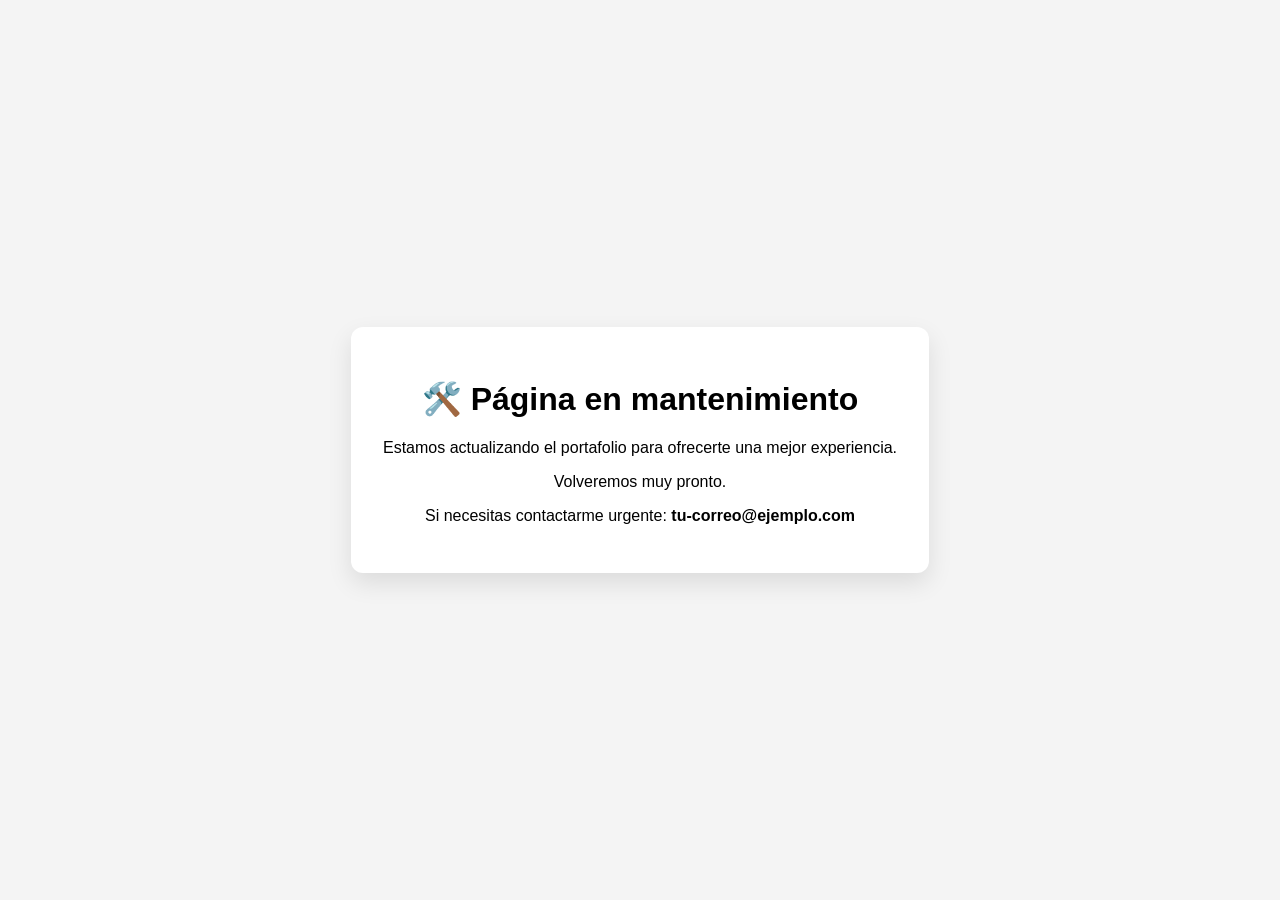
==== commit 12b7f1ce: "Activar modo mantenimiento" ====
--- a/index.html
+++ b/index.html
@@ -1,55 +1,36 @@
 <!DOCTYPE html>
 <html lang="es">
-
 <head>
     <meta charset="UTF-8">
     <meta name="viewport" content="width=device-width, initial-scale=1.0">
-    <meta name="description"
-        content="Frontend Developer specializing in modern UI, JavaScript applications, and remote-ready web development.">
-    <meta name="keywords" content="Frontend Developer, JavaScript, Web Developer, Portfolio, Remote Developer">
-    <meta name="author" content="Jairo Cárdenas">
-
-    <meta property="og:title" content="Jairo Cárdenas | Frontend Developer">
-    <meta property="og:description"
-        content="Modern portfolio showcasing real-world frontend projects and UI design skills.">
-    <meta property="og:type" content="website">
-    <title>Jairo Cárdenas | Full-Stack Developer</title>
-
-    <link rel="stylesheet" href="assets/css/variables.css">
-    <link rel="stylesheet" href="assets/css/main.css">
-
-    <link rel="stylesheet" href="components/loader/loader.css">
-    <link rel="stylesheet" href="components/navbar/navbar.css">
-    <link rel="stylesheet" href="components/hero/hero.css">
-    <link rel="stylesheet" href="components/projects/projects.css">
-    <link rel="stylesheet" href="components/about/about.css">
-    <link rel="stylesheet" href="components/contact/contact.css">
+    <title>Mantenimiento en curso</title>
+    <link rel="stylesheet" href="assets/css/variables.css"> <!-- Reutiliza tus colores -->
+    <style>
+        body {
+            font-family: sans-serif;
+            background-color: #f4f4f4; /* O usa var(--bg-color) de tu variables.css */
+            display: flex;
+            justify-content: center;
+            align-items: center;
+            height: 100vh;
+            margin: 0;
+        }
+        .container {
+            text-align: center;
+            padding: 2rem;
+            background: white;
+            border-radius: 12px;
+            box-shadow: 0 10px 25px rgba(0,0,0,0.1);
+        }
+        .brand { font-weight: bold; color: #3498db; }
+    </style>
 </head>
-
 <body>
-    
-    <div id="loader"></div>
-
-    <header id="navbar"></header>
-
-    <main>
-        <section id="hero"></section>
-        <section id="projects"></section>
-        <section id="about"></section>
-        <section id="contact"></section>
-    </main>
-
-    <footer id="footer"></footer>
-
-    <script src="assets/js/main.js" defer></script>
-    <script src="assets/js/loader.js" defer></script>
-    <script src="assets/js/animations.js" defer></script>
-
-    <script src="components/navbar/navbar.js" defer></script>
-    <script src="components/hero/hero.js" defer></script>
-    <!-- <script src="components/projects/projects.js" defer></script> -->
-    <!-- <script src="components/about/about.js" defer></script> -->
-    <script src="components/contact/contact.js" defer></script>
+    <div class="container">
+        <h1>🛠️ Página en mantenimiento</h1>
+        <p>Estamos actualizando el portafolio para ofrecerte una mejor experiencia.</p>
+        <p>Volveremos muy pronto.</p>
+        <p>Si necesitas contactarme urgente: <strong>tu-correo@ejemplo.com</strong></p>
+    </div>
 </body>
-
 </html>
